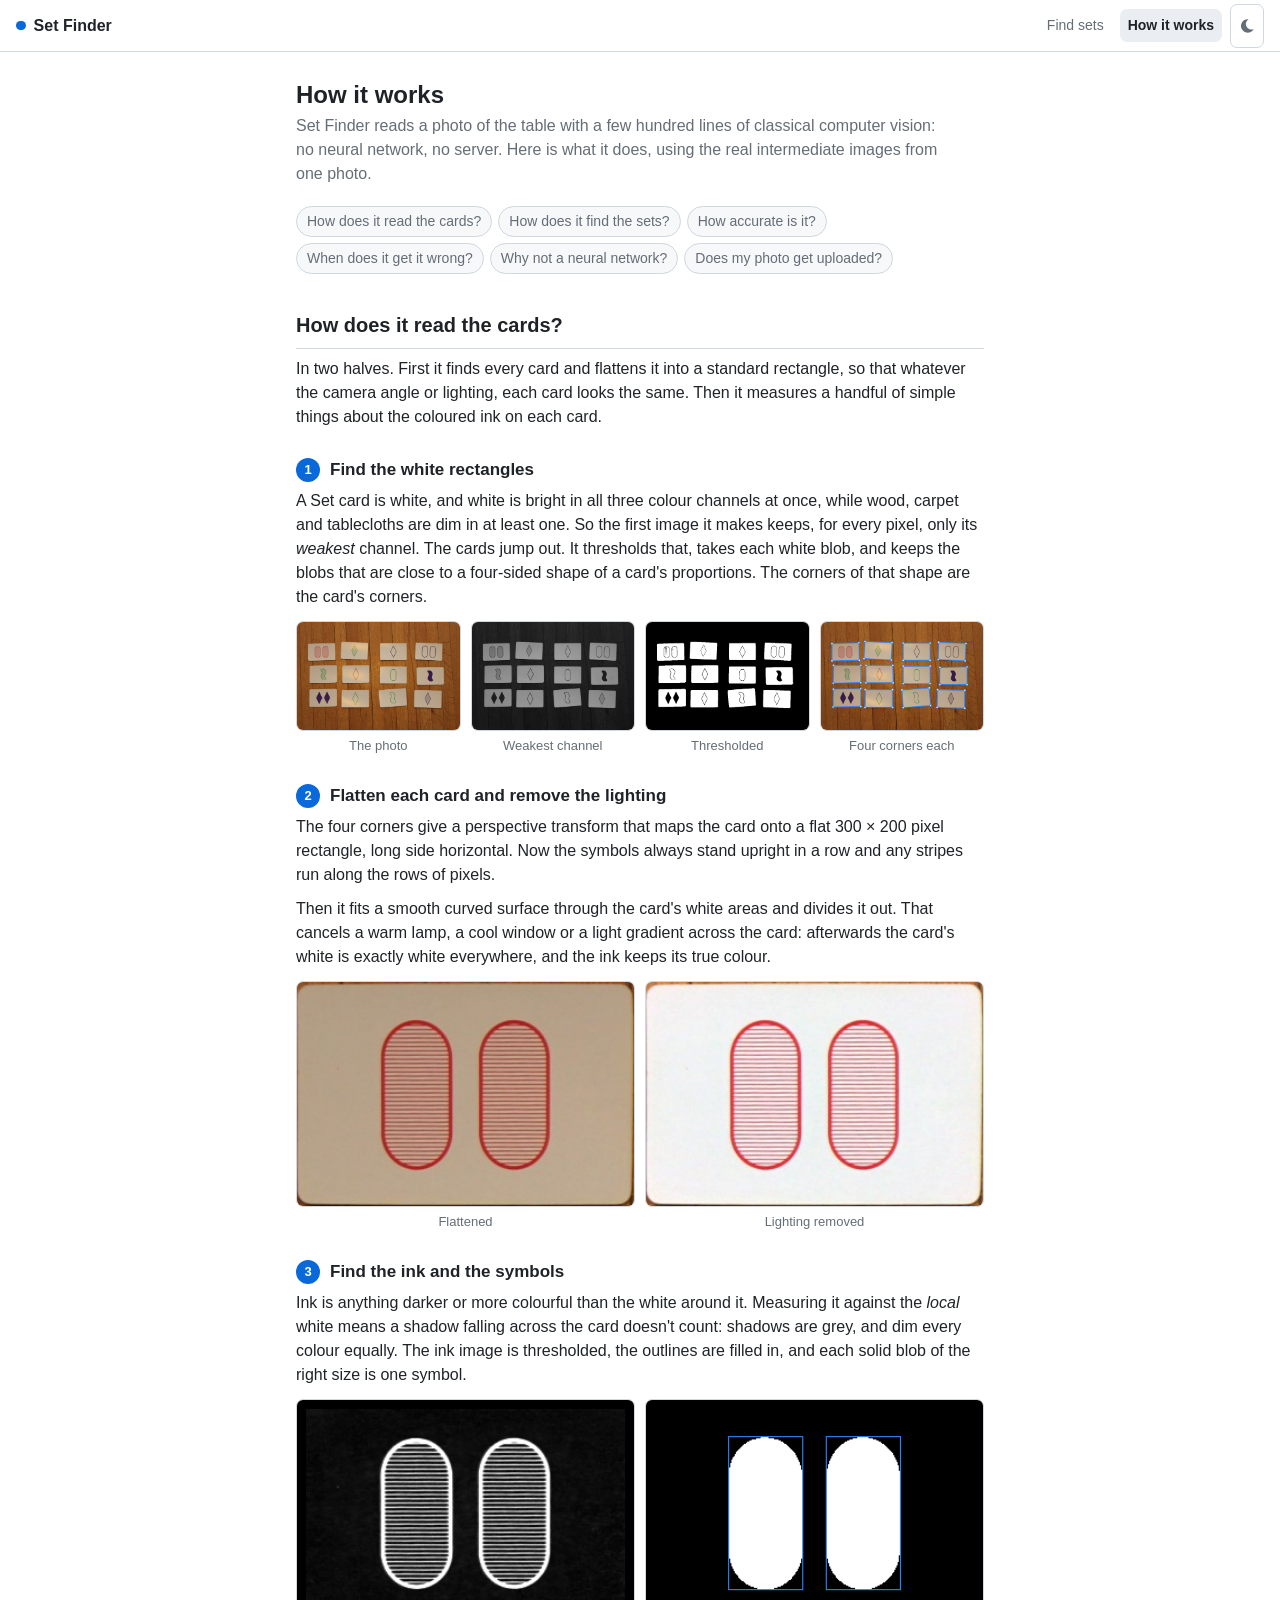
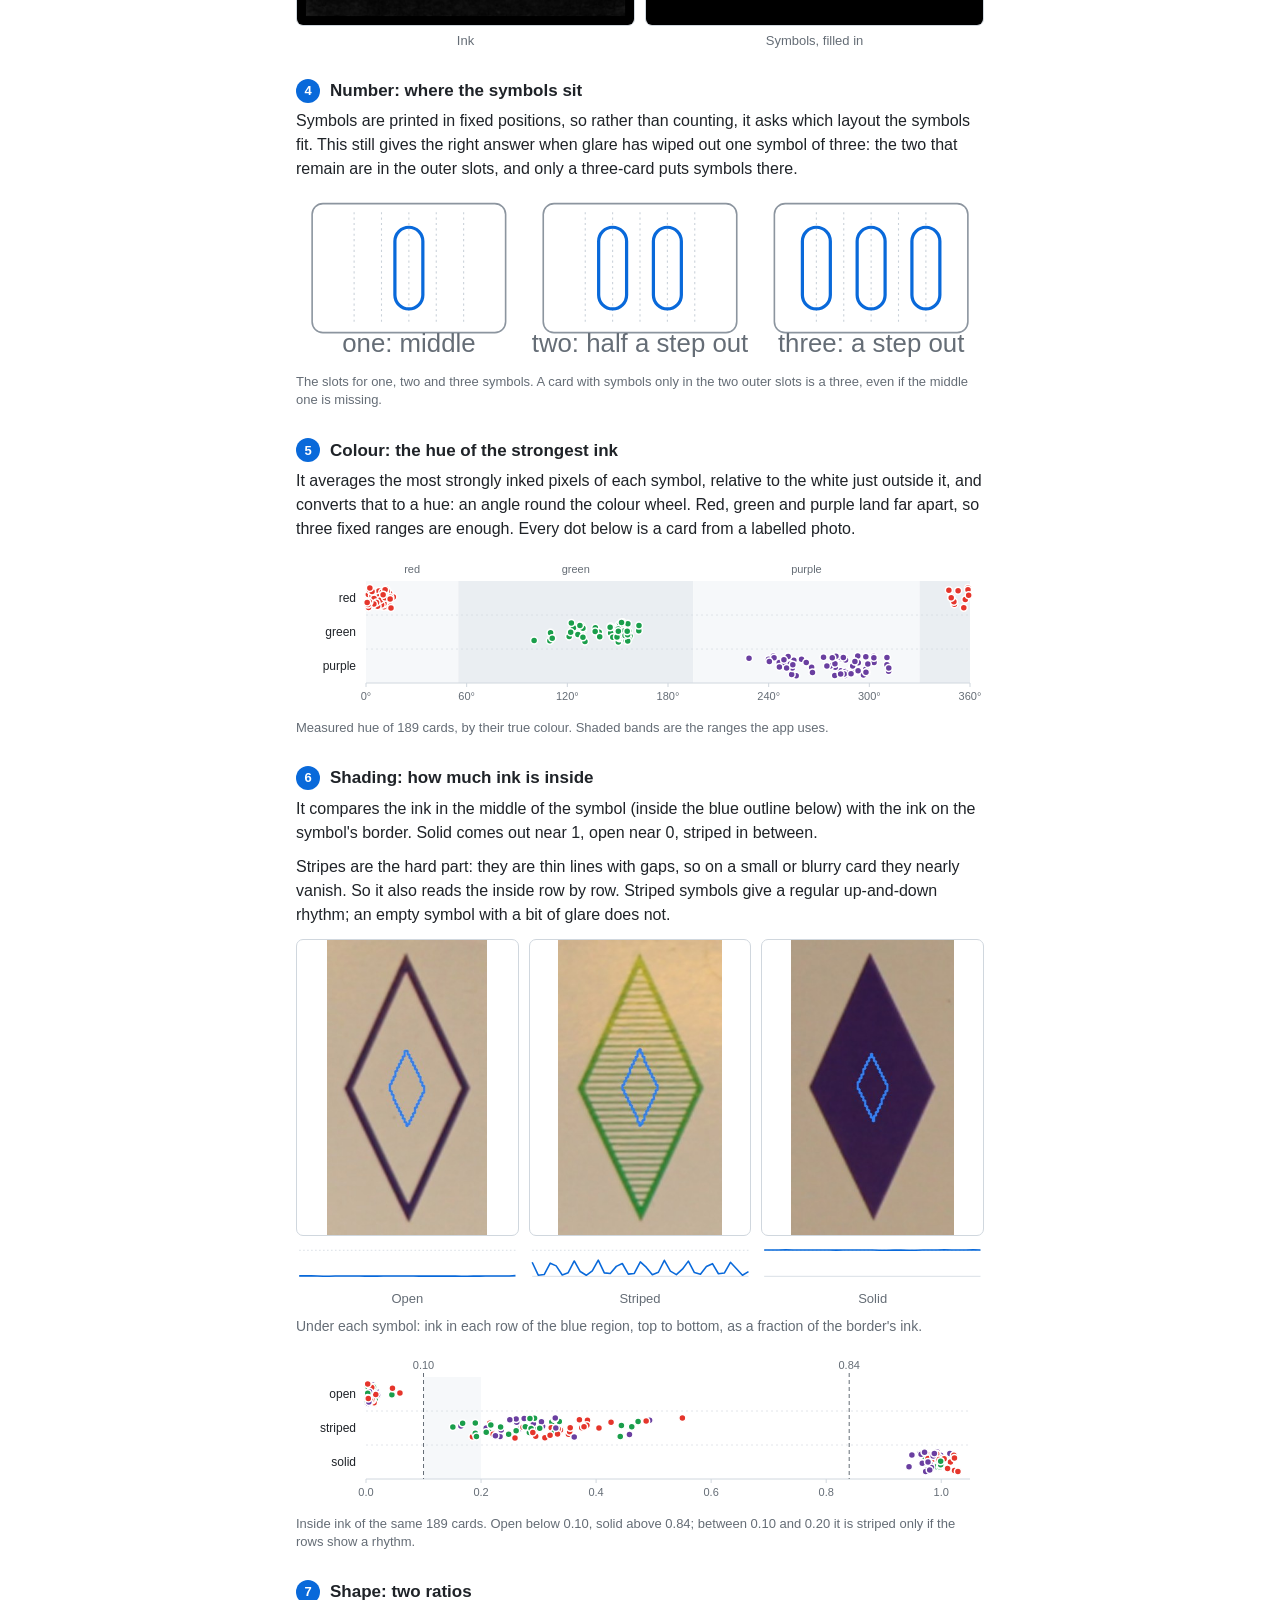
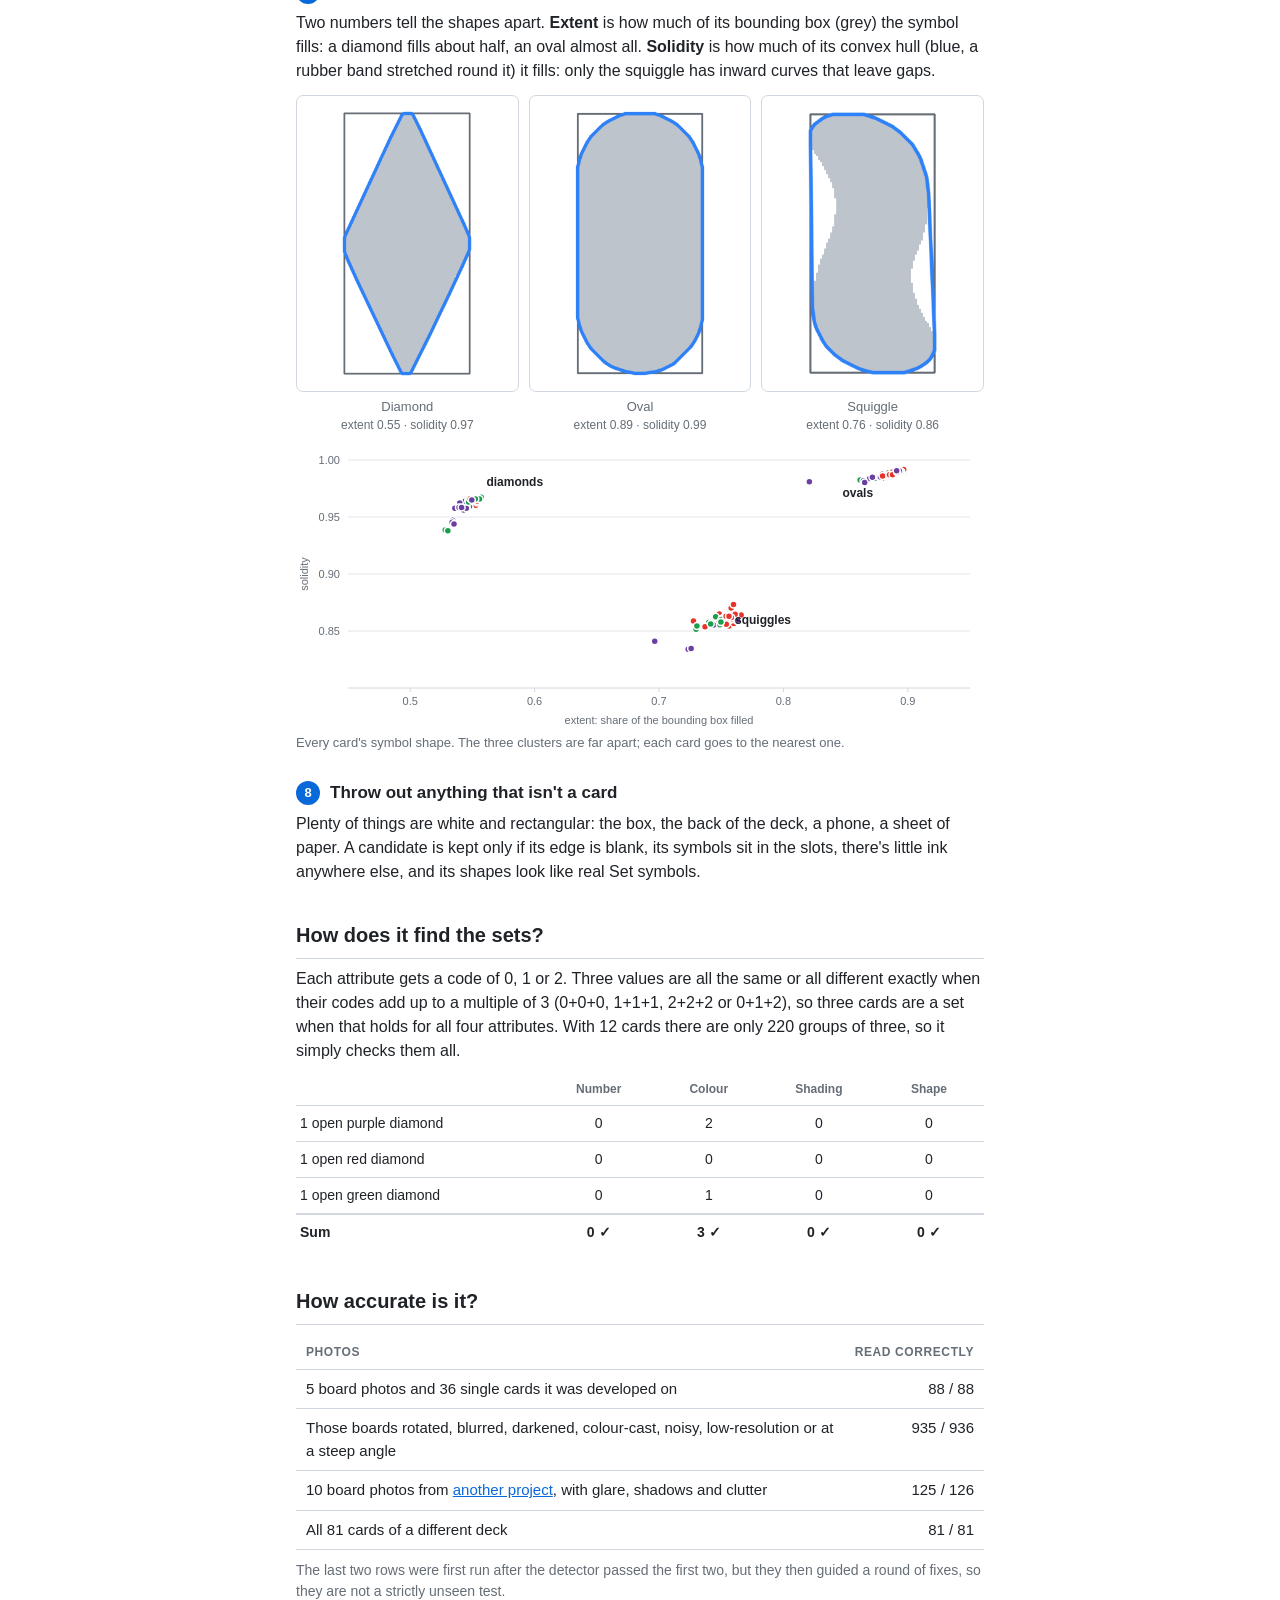
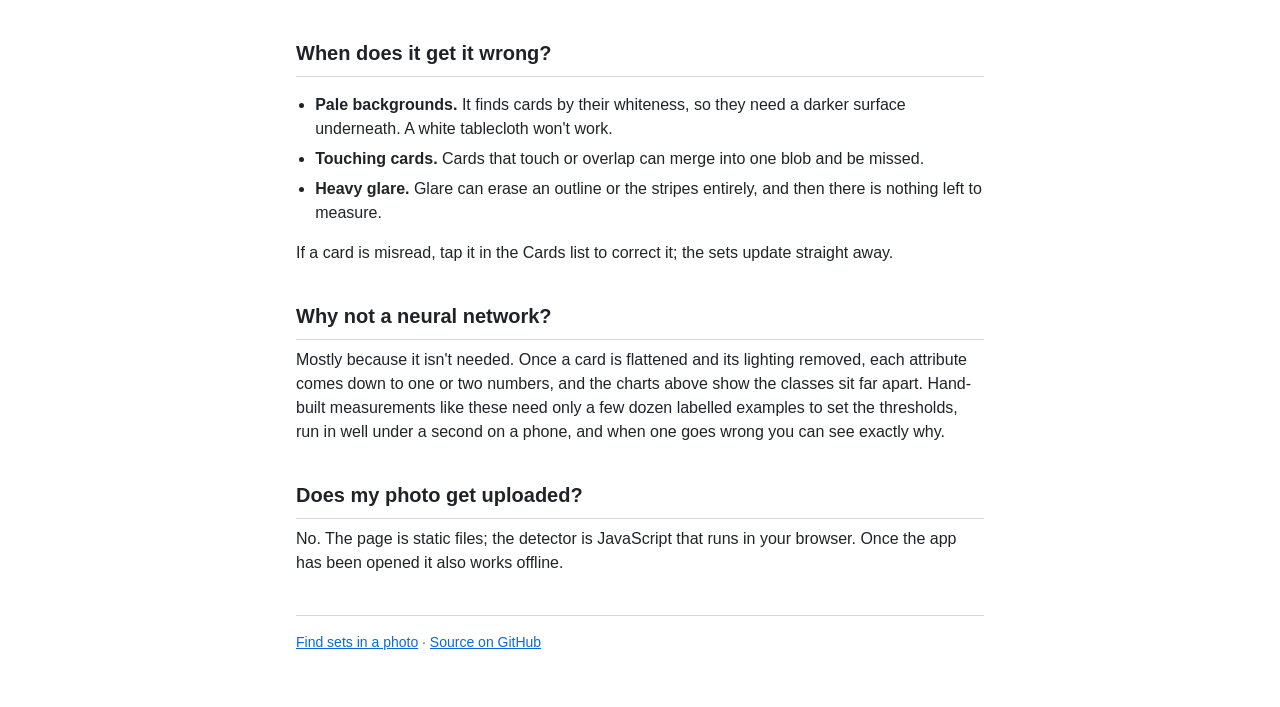
==== docs/how.html @ 35d0e4db "Add a How it works page: a visual FAQ on the computer vision docs/how.html walks through the pipelin" ====
<!doctype html>
<html lang="en">
<head>
  <meta charset="utf-8">
  <meta name="viewport" content="width=device-width, initial-scale=1, viewport-fit=cover">
  <title>How it works · Set Finder</title>
  <meta name="description" content="How Set Finder reads a photo of Set cards, step by step, with the real intermediate images.">
  <meta name="theme-color" content="#ffffff">
  <link rel="icon" type="image/png" sizes="32x32" href="icons/favicon-32.png">
  <link rel="apple-touch-icon" href="icons/apple-touch-icon.png">
  <link rel="manifest" href="manifest.webmanifest">
  <script>
    (function () {
      var t = null;
      try { t = localStorage.getItem("theme"); } catch (e) {}
      if (t !== "light" && t !== "dark") t = matchMedia("(prefers-color-scheme: dark)").matches ? "dark" : "light";
      document.documentElement.dataset.theme = t;
    })();
  </script>
  <link rel="stylesheet" href="style.css">
</head>
<body class="doc">
  <header class="topbar">
    <a class="brand" href="./"><span class="brand-dot"></span>Set Finder</a>
    <span class="spacer"></span>
    <a class="topbar-link" href="./">Find sets</a>
    <a class="topbar-link" href="how.html" aria-current="page">How it works</a>
    <button id="theme-toggle" class="icon-btn" type="button" aria-label="Switch to dark theme">
      <svg viewBox="0 0 16 16" aria-hidden="true"><path d="M9.6 1.2a6.8 6.8 0 1 0 5.2 9.9A5.6 5.6 0 0 1 9.6 1.2Z"/></svg>
    </button>
  </header>

  <main>
    <h1 class="page-title">How it works</h1>
    <p class="lead">Set Finder reads a photo of the table with a few hundred lines of classical computer vision: no neural network, no server. Here is what it does, using the real intermediate images from one photo.</p>

    <nav class="toc" aria-label="Questions on this page">
      <a href="#how">How does it read the cards?</a>
      <a href="#finding-sets">How does it find the sets?</a>
      <a href="#accuracy">How accurate is it?</a>
      <a href="#fails">When does it get it wrong?</a>
      <a href="#why">Why not a neural network?</a>
      <a href="#privacy">Does my photo get uploaded?</a>
    </nav>

    <!-- ============================================================== how -->
    <section id="how" class="q">
      <h2>How does it read the cards?</h2>
      <p>In two halves. First it finds every card and flattens it into a standard rectangle, so that whatever the camera angle or lighting, each card looks the same. Then it measures a handful of simple things about the coloured ink on each card.</p>

      <h3><span class="step">1</span>Find the white rectangles</h3>
      <p>A Set card is white, and white is bright in all three colour channels at once, while wood, carpet and tablecloths are dim in at least one. So the first image it makes keeps, for every pixel, only its <em>weakest</em> channel. The cards jump out. It thresholds that, takes each white blob, and keeps the blobs that are close to a four-sided shape of a card's proportions. The corners of that shape are the card's corners.</p>
      <div class="fig fig-4">
        <figure><img src="how/board.jpg" alt="The photo of twelve cards on a wooden floor" loading="lazy"><figcaption>The photo</figcaption></figure>
        <figure><img src="how/whiteness.jpg" alt="The same photo in grey, where cards are bright and the floor is dark" loading="lazy"><figcaption>Weakest channel</figcaption></figure>
        <figure><img src="how/threshold.png" alt="Black and white image: cards are white blobs" loading="lazy"><figcaption>Thresholded</figcaption></figure>
        <figure><img src="how/outlines.jpg" alt="The photo with each card outlined and its four corners marked" loading="lazy"><figcaption>Four corners each</figcaption></figure>
      </div>

      <h3><span class="step">2</span>Flatten each card and remove the lighting</h3>
      <p>The four corners give a perspective transform that maps the card onto a flat 300 × 200 pixel rectangle, long side horizontal. Now the symbols always stand upright in a row and any stripes run along the rows of pixels.</p>
      <p>Then it fits a smooth curved surface through the card's white areas and divides it out. That cancels a warm lamp, a cool window or a light gradient across the card: afterwards the card's white is exactly white everywhere, and the ink keeps its true colour.</p>
      <div class="fig fig-2">
        <figure><img src="how/card-warped.jpg" alt="One card, flattened: two striped red ovals on a yellowish card" loading="lazy"><figcaption>Flattened</figcaption></figure>
        <figure><img src="how/card-normalised.jpg" alt="The same card with the yellow tint removed" loading="lazy"><figcaption>Lighting removed</figcaption></figure>
      </div>

      <h3><span class="step">3</span>Find the ink and the symbols</h3>
      <p>Ink is anything darker or more colourful than the white around it. Measuring it against the <em>local</em> white means a shadow falling across the card doesn't count: shadows are grey, and dim every colour equally. The ink image is thresholded, the outlines are filled in, and each solid blob of the right size is one symbol.</p>
      <div class="fig fig-2">
        <figure><img src="how/card-ink.png" alt="The ink map: outlines and stripes bright, card black" loading="lazy"><figcaption>Ink</figcaption></figure>
        <figure><img src="how/card-symbols.png" alt="Two filled white capsule shapes, each in a thin box" loading="lazy"><figcaption>Symbols, filled in</figcaption></figure>
      </div>

      <h3><span class="step">4</span>Number: where the symbols sit</h3>
      <p>Symbols are printed in fixed positions, so rather than counting, it asks which layout the symbols fit. This still gives the right answer when glare has wiped out one symbol of three: the two that remain are in the outer slots, and only a three-card puts symbols there.</p>
      <figure class="fig-wide">
        <svg id="slots" class="diagram" viewBox="0 0 640 150" role="img" aria-label="Three cards showing symbol slots: one symbol sits in the middle, two sit half a step either side of the middle, three sit at the middle and one full step either side."></svg>
        <figcaption>The slots for one, two and three symbols. A card with symbols only in the two outer slots is a three, even if the middle one is missing.</figcaption>
      </figure>

      <h3><span class="step">5</span>Colour: the hue of the strongest ink</h3>
      <p>It averages the most strongly inked pixels of each symbol, relative to the white just outside it, and converts that to a hue: an angle round the colour wheel. Red, green and purple land far apart, so three fixed ranges are enough. Every dot below is a card from a labelled photo.</p>
      <figure class="fig-wide">
        <div class="chart" id="chart-hue"></div>
        <figcaption>Measured hue of <span class="n-cards">189</span> cards, by their true colour. Shaded bands are the ranges the app uses.</figcaption>
      </figure>

      <h3><span class="step">6</span>Shading: how much ink is inside</h3>
      <p>It compares the ink in the middle of the symbol (inside the blue outline below) with the ink on the symbol's border. Solid comes out near 1, open near 0, striped in between.</p>
      <p>Stripes are the hard part: they are thin lines with gaps, so on a small or blurry card they nearly vanish. So it also reads the inside row by row. Striped symbols give a regular up-and-down rhythm; an empty symbol with a bit of glare does not.</p>
      <div class="fig fig-3 shading">
        <figure><img src="how/shading-open.jpg" alt="An open purple diamond with a small blue outline in its middle" loading="lazy"><div class="chart spark" data-key="open"></div><figcaption>Open</figcaption></figure>
        <figure><img src="how/shading-striped.jpg" alt="A striped green diamond with a small blue outline in its middle" loading="lazy"><div class="chart spark" data-key="striped"></div><figcaption>Striped</figcaption></figure>
        <figure><img src="how/shading-solid.jpg" alt="A solid purple diamond with a small blue outline in its middle" loading="lazy"><div class="chart spark" data-key="solid"></div><figcaption>Solid</figcaption></figure>
      </div>
      <p class="note">Under each symbol: ink in each row of the blue region, top to bottom, as a fraction of the border's ink.</p>
      <figure class="fig-wide">
        <div class="chart" id="chart-fill"></div>
        <figcaption>Inside ink of the same <span class="n-cards">189</span> cards. Open below 0.10, solid above 0.84; between 0.10 and 0.20 it is striped only if the rows show a rhythm.</figcaption>
      </figure>

      <h3><span class="step">7</span>Shape: two ratios</h3>
      <p>Two numbers tell the shapes apart. <strong>Extent</strong> is how much of its bounding box (grey) the symbol fills: a diamond fills about half, an oval almost all. <strong>Solidity</strong> is how much of its convex hull (blue, a rubber band stretched round it) it fills: only the squiggle has inward curves that leave gaps.</p>
      <div class="fig fig-3 shapes">
        <figure><img src="how/shape-diamond.png" alt="A filled diamond inside its bounding box" loading="lazy"><figcaption>Diamond<br><span class="num" data-shape="diamond"></span></figcaption></figure>
        <figure><img src="how/shape-oval.png" alt="A filled oval nearly filling its bounding box" loading="lazy"><figcaption>Oval<br><span class="num" data-shape="oval"></span></figcaption></figure>
        <figure><img src="how/shape-squiggle.png" alt="A filled squiggle with gaps between it and the blue hull" loading="lazy"><figcaption>Squiggle<br><span class="num" data-shape="squiggle"></span></figcaption></figure>
      </div>
      <figure class="fig-wide">
        <div class="chart" id="chart-shape"></div>
        <figcaption>Every card's symbol shape. The three clusters are far apart; each card goes to the nearest one.</figcaption>
      </figure>

      <h3><span class="step">8</span>Throw out anything that isn't a card</h3>
      <p>Plenty of things are white and rectangular: the box, the back of the deck, a phone, a sheet of paper. A candidate is kept only if its edge is blank, its symbols sit in the slots, there's little ink anywhere else, and its shapes look like real Set symbols.</p>
    </section>

    <!-- ============================================================= sets -->
    <section id="finding-sets" class="q">
      <h2>How does it find the sets?</h2>
      <p>Each attribute gets a code of 0, 1 or 2. Three values are all the same or all different exactly when their codes add up to a multiple of 3 (0+0+0, 1+1+1, 2+2+2 or 0+1+2), so three cards are a set when that holds for all four attributes. With 12 cards there are only 220 groups of three, so it simply checks them all.</p>
      <div class="table-wrap">
        <table class="codes">
          <thead><tr><th></th><th>Number</th><th>Colour</th><th>Shading</th><th>Shape</th></tr></thead>
          <tbody>
            <tr><th>1 open purple diamond</th><td>0</td><td>2</td><td>0</td><td>0</td></tr>
            <tr><th>1 open red diamond</th><td>0</td><td>0</td><td>0</td><td>0</td></tr>
            <tr><th>1 open green diamond</th><td>0</td><td>1</td><td>0</td><td>0</td></tr>
            <tr class="sum"><th>Sum</th><td>0 ✓</td><td>3 ✓</td><td>0 ✓</td><td>0 ✓</td></tr>
          </tbody>
        </table>
      </div>
    </section>

    <!-- ========================================================= accuracy -->
    <section id="accuracy" class="q">
      <h2>How accurate is it?</h2>
      <div class="table-wrap">
        <table>
          <thead><tr><th>Photos</th><th class="r">Read correctly</th></tr></thead>
          <tbody>
            <tr><td>5 board photos and 36 single cards it was developed on</td><td class="r">88 / 88</td></tr>
            <tr><td>Those boards rotated, blurred, darkened, colour-cast, noisy, low-resolution or at a steep angle</td><td class="r">935 / 936</td></tr>
            <tr><td>10 board photos from <a href="https://github.com/nicolashahn/set-solver">another project</a>, with glare, shadows and clutter</td><td class="r">125 / 126</td></tr>
            <tr><td>All 81 cards of a different deck</td><td class="r">81 / 81</td></tr>
          </tbody>
        </table>
      </div>
      <p class="note">The last two rows were first run after the detector passed the first two, but they then guided a round of fixes, so they are not a strictly unseen test.</p>
    </section>

    <!-- ============================================================ fails -->
    <section id="fails" class="q">
      <h2>When does it get it wrong?</h2>
      <ul>
        <li><strong>Pale backgrounds.</strong> It finds cards by their whiteness, so they need a darker surface underneath. A white tablecloth won't work.</li>
        <li><strong>Touching cards.</strong> Cards that touch or overlap can merge into one blob and be missed.</li>
        <li><strong>Heavy glare.</strong> Glare can erase an outline or the stripes entirely, and then there is nothing left to measure.</li>
      </ul>
      <p>If a card is misread, tap it in the Cards list to correct it; the sets update straight away.</p>
    </section>

    <!-- ============================================================== why -->
    <section id="why" class="q">
      <h2>Why not a neural network?</h2>
      <p>Mostly because it isn't needed. Once a card is flattened and its lighting removed, each attribute comes down to one or two numbers, and the charts above show the classes sit far apart. Hand-built measurements like these need only a few dozen labelled examples to set the thresholds, run in well under a second on a phone, and when one goes wrong you can see exactly why.</p>
    </section>

    <!-- ========================================================== privacy -->
    <section id="privacy" class="q">
      <h2>Does my photo get uploaded?</h2>
      <p>No. The page is static files; the detector is JavaScript that runs in your browser. Once the app has been opened it also works offline.</p>
    </section>

    <p class="footer-links"><a href="./">Find sets in a photo</a> · <a href="https://github.com/jhofman/setgamematch">Source on GitHub</a></p>
  </main>

  <div id="tooltip" class="tooltip" role="status" hidden></div>
  <script src="how.js"></script>
</body>
</html>
---- docs/style.css ----
/*
 * Set Finder. Colours and controls follow the tri-times project (GitHub-style
 * greys, one blue accent). Light and dark themes are picked by
 * <html data-theme="…">, which a script in <head> sets before first paint.
 */
:root {
  color-scheme: light;
  --bg: #ffffff;
  --bg-2: #f6f8fa;
  --bg-3: #eaeef2;
  --border: #d0d7de;
  --border-hover: #8c959f;
  --text: #1f2328;
  --text-2: #656d76;
  --text-3: #8c959f;
  --accent: #0969da;
  --accent-text: #ffffff;
  --accent-ring: rgba(9, 105, 218, 0.3);
  --danger: #cf222e;
  --radius: 10px;
  --radius-sm: 7px;
  --font: -apple-system, BlinkMacSystemFont, "Segoe UI", Aptos, "Noto Sans", Helvetica, Arial, sans-serif;
  --mono: ui-monospace, SFMono-Regular, Menlo, Consolas, monospace;
}
:root[data-theme="dark"] {
  color-scheme: dark;
  --bg: #0d1117;
  --bg-2: #161b22;
  --bg-3: #21262d;
  --border: #30363d;
  --border-hover: #484f58;
  --text: #e6edf3;
  --text-2: #8b949e;
  --text-3: #6e7681;
  --accent: #58a6ff;
  --accent-text: #0d1117;
  --accent-ring: rgba(88, 166, 255, 0.35);
  --danger: #ff7b72;
}

* { box-sizing: border-box; }
[hidden] { display: none !important; }
html { -webkit-text-size-adjust: 100%; }
body {
  margin: 0;
  background: var(--bg);
  color: var(--text);
  font: 16px/1.5 var(--font);
  -webkit-tap-highlight-color: transparent;
}
h1, h2, h3 { font-weight: 650; }
a { color: var(--accent); }

/* ---------------------------------------------------------------- top bar */
.topbar {
  position: sticky;
  top: 0;
  z-index: 5;
  display: flex;
  align-items: center;
  gap: 8px;
  min-height: calc(52px + env(safe-area-inset-top));
  padding: env(safe-area-inset-top) max(16px, env(safe-area-inset-right)) 0 max(16px, env(safe-area-inset-left));
  background: var(--bg);
  border-bottom: 1px solid var(--border);
}
.brand {
  display: inline-flex;
  align-items: center;
  gap: 8px;
  color: var(--text);
  font-weight: 650;
  text-decoration: none;
  white-space: nowrap;
}
.brand-dot { width: 0.6rem; height: 0.6rem; border-radius: 50%; background: var(--accent); }
.spacer { flex: 1; }
.topbar-link {
  color: var(--text-2);
  font-size: 0.875rem;
  text-decoration: none;
  padding: 6px 8px;
  border-radius: var(--radius-sm);
  white-space: nowrap;
}
.topbar-link:hover { color: var(--text); }
.topbar-link[aria-current="page"] { color: var(--text); background: var(--bg-3); font-weight: 600; }
.icon-btn {
  display: inline-flex;
  align-items: center;
  justify-content: center;
  flex: 0 0 34px;
  width: 34px;
  height: 34px;
  padding: 0;
  border: 1px solid var(--border);
  border-radius: var(--radius-sm);
  background: var(--bg);
  color: var(--text-2);
  cursor: pointer;
}
.icon-btn:hover { color: var(--text); border-color: var(--border-hover); }
.icon-btn svg { width: 16px; height: 16px; fill: currentColor; }

/* ------------------------------------------------------------------ layout */
main {
  max-width: 760px;
  margin: 0 auto;
  padding: 20px max(16px, env(safe-area-inset-right)) calc(40px + env(safe-area-inset-bottom)) max(16px, env(safe-area-inset-left));
}
.page-title { font-size: 1.5rem; margin: 8px 0 4px; line-height: 1.25; }
.lead { color: var(--text-2); margin: 0 0 20px; text-wrap: pretty; }
.actions { display: flex; flex-wrap: wrap; gap: 10px; }

/* ----------------------------------------------------------------- buttons */
button, .button {
  font: inherit;
  font-weight: 600;
  display: inline-flex;
  align-items: center;
  justify-content: center;
  gap: 8px;
  min-height: 44px;
  padding: 0 18px;
  border-radius: var(--radius-sm);
  border: 1px solid var(--border);
  background: var(--bg-2);
  color: var(--text);
  cursor: pointer;
  user-select: none;
}
button:hover, .button:hover { border-color: var(--border-hover); }
.actions .button { flex: 1 1 160px; white-space: nowrap; }
.primary, .primary:hover { background: var(--accent); border-color: var(--accent); color: var(--accent-text); }
.primary:hover { filter: brightness(1.07); }
.danger { color: var(--danger); }
.small { min-height: 34px; padding: 0 12px; font-size: 0.875rem; }
.link { border: 0; background: none; color: var(--accent); padding: 0; margin-top: 12px; min-height: 44px; font-weight: 500; }
.link:hover { text-decoration: underline; }
button:focus-visible, .button:focus-within, .icon-btn:focus-visible, a:focus-visible {
  outline: none;
  box-shadow: 0 0 0 3px var(--accent-ring);
}

/* ----------------------------------------------------------- panels, boxes */
.panel {
  margin-top: 24px;
  padding: 14px 16px;
  background: var(--bg-2);
  border: 1px solid var(--border);
  border-radius: var(--radius);
}
.label {
  display: block;
  margin: 0 0 6px;
  font-size: 0.75rem;
  font-weight: 600;
  letter-spacing: 0.05em;
  text-transform: uppercase;
  color: var(--text-2);
}
.tips { color: var(--text-2); padding-left: 1.1em; margin: 0; font-size: 0.9375rem; }
.tips li { margin: 4px 0; }

.box {
  margin-top: 16px;
  border: 1px solid var(--border);
  border-radius: var(--radius);
  background: var(--bg-2);
}
.box-head {
  display: flex;
  align-items: baseline;
  flex-wrap: wrap;
  gap: 2px 10px;
  padding: 10px 14px 0;
}
.box-head h2 {
  margin: 0;
  display: inline-flex;
  align-items: baseline;
  gap: 6px;
  font-size: 0.75rem;
  font-weight: 600;
  letter-spacing: 0.05em;
  text-transform: uppercase;
  color: var(--text-2);
}
.box-head small { color: var(--text-2); font-size: 0.8125rem; }
.counter { color: var(--text-3); font-weight: 500; }

/* ------------------------------------------------------------------- photo */
#stage { position: relative; border-radius: var(--radius); overflow: hidden; background: #000; border: 1px solid var(--border); }
#photo { display: block; width: 100%; height: auto; max-height: 70vh; object-fit: contain; touch-action: manipulation; }
#busy {
  position: absolute; inset: 0;
  display: flex; align-items: center; justify-content: center; gap: 10px;
  background: rgba(0, 0, 0, 0.45); color: #fff; font-weight: 600;
}
.spinner {
  width: 20px; height: 20px; border-radius: 50%;
  border: 3px solid rgba(255, 255, 255, 0.35); border-top-color: #fff;
  animation: spin 0.8s linear infinite;
}
@keyframes spin { to { transform: rotate(360deg); } }
@media (prefers-reduced-motion: reduce) { .spinner { animation-duration: 2.4s; } }

/* ----------------------------------------------------------------- results */
#summary { font-weight: 650; font-size: 1.25rem; margin: 16px 0 0; }
#summary small { display: block; font-weight: 400; color: var(--text-2); font-size: 0.875rem; margin-top: 2px; }

#sets { display: grid; gap: 8px; padding: 10px; }
.set {
  display: grid;
  grid-template-columns: repeat(3, minmax(0, 1fr));
  gap: 10px;
  width: 100%;
  min-height: 0;
  padding: 8px;
  border: 1px solid var(--border);
  border-radius: var(--radius-sm);
  background: var(--bg);
}
.set[aria-pressed="true"] { border-color: var(--accent); box-shadow: 0 0 0 1px var(--accent); }

#cards { display: grid; grid-template-columns: repeat(auto-fill, minmax(92px, 1fr)); gap: 8px; padding: 10px; }
.card-button { padding: 0; min-height: 0; border: 0; background: none; border-radius: 8px; }

svg.card { display: block; width: 100%; height: auto; }
svg.card .face { fill: #fff; stroke: var(--border); stroke-width: 1.5; }

/* ------------------------------------------------------------------ editor */
dialog {
  border: 1px solid var(--border); border-radius: var(--radius); padding: 18px;
  width: min(92vw, 380px);
  background: var(--bg); color: var(--text);
}
dialog::backdrop { background: rgba(0, 0, 0, 0.5); }
#editor-preview { width: 150px; margin: 0 auto 14px; }
.field { display: grid; grid-template-columns: repeat(3, 1fr); gap: 6px; margin: 0 0 10px; border: 0; padding: 0; }
.field legend { font-size: 0.75rem; font-weight: 600; letter-spacing: 0.05em; text-transform: uppercase; color: var(--text-2); padding: 0; margin-bottom: 4px; }
.field label {
  display: flex; align-items: center; justify-content: center;
  min-height: 40px; border-radius: var(--radius-sm); border: 1px solid var(--border);
  background: var(--bg-2);
  font-weight: 500; font-size: 0.9375rem; cursor: pointer;
}
.field input { position: absolute; opacity: 0; pointer-events: none; }
.field label:has(input:checked) { background: var(--accent); border-color: var(--accent); color: var(--accent-text); font-weight: 600; }
.field label:has(input:focus-visible) { box-shadow: 0 0 0 3px var(--accent-ring); }
.dialog-actions { display: flex; justify-content: space-between; gap: 10px; margin-top: 16px; }

@media (max-width: 380px) {
  .topbar { gap: 6px; }
  .brand { font-size: 0.9375rem; }
}

/* ===================================================== "How it works" page */
.doc main { max-width: 720px; }
.toc { display: flex; flex-wrap: wrap; gap: 6px; margin: 4px 0 8px; }
.toc a {
  font-size: 0.875rem; text-decoration: none; color: var(--text-2);
  padding: 4px 10px; border: 1px solid var(--border); border-radius: 999px; background: var(--bg-2);
}
.toc a:hover { color: var(--text); border-color: var(--border-hover); }
.q { margin-top: 36px; scroll-margin-top: 64px; }
.q h2 { font-size: 1.25rem; margin: 0 0 8px; padding-bottom: 8px; border-bottom: 1px solid var(--border); }
.q h3 { display: flex; align-items: center; gap: 10px; font-size: 1.0625rem; margin: 28px 0 6px; }
.q p, .q li { color: var(--text); }
.q p { margin: 0 0 10px; }
.q ul { padding-left: 1.2em; }
.q li { margin: 6px 0; }
.step {
  display: inline-flex; align-items: center; justify-content: center; flex: 0 0 24px;
  width: 24px; height: 24px; border-radius: 50%;
  background: var(--accent); color: var(--accent-text); font-size: 0.8125rem; font-weight: 700;
}
.note { font-size: 0.875rem; color: var(--text-2) !important; }

.fig { display: grid; gap: 10px; margin: 12px 0 8px; }
.fig-2 { grid-template-columns: repeat(2, minmax(0, 1fr)); }
.fig-3 { grid-template-columns: repeat(3, minmax(0, 1fr)); }
.fig-4 { grid-template-columns: repeat(2, minmax(0, 1fr)); }
@media (min-width: 640px) { .fig-4 { grid-template-columns: repeat(4, minmax(0, 1fr)); } }
.fig figure, .fig-wide { margin: 0; }
.fig img {
  display: block; width: 100%; height: auto;
  border-radius: var(--radius-sm); border: 1px solid var(--border); background: #000;
}
.fig.shading img { aspect-ratio: 3 / 4; object-fit: contain; background: #fff; }
.fig.shapes img { aspect-ratio: 3 / 4; object-fit: contain; background: #fff; padding: 6px; }
figcaption { font-size: 0.8125rem; color: var(--text-2); margin-top: 6px; line-height: 1.4; }
.fig figcaption { text-align: center; }
.fig-wide { margin: 14px 0 10px; }
.num { font-variant-numeric: tabular-nums; font-size: 0.75rem; }
.chart { width: 100%; overflow: hidden; }
.chart svg { display: block; font-family: var(--font); }
.spark { margin-top: 4px; }
.diagram { display: block; width: 100%; height: auto; }
.dot { cursor: default; outline: none; }
.dot:focus-visible circle:last-child { stroke: var(--accent); stroke-width: 3; }
.tooltip {
  position: fixed; z-index: 20; pointer-events: none; max-width: 240px;
  padding: 6px 9px; font-size: 0.8125rem; line-height: 1.35;
  background: var(--bg); color: var(--text);
  border: 1px solid var(--border); border-radius: var(--radius-sm);
  box-shadow: 0 4px 14px rgba(0, 0, 0, 0.15);
}
.tooltip .muted { color: var(--text-2); }

.table-wrap { overflow-x: auto; margin: 10px 0; }
table { width: 100%; border-collapse: collapse; font-size: 0.9375rem; }
th, td { text-align: left; padding: 8px 10px; border-bottom: 1px solid var(--border); vertical-align: top; }
thead th { font-size: 0.75rem; font-weight: 600; letter-spacing: 0.05em; text-transform: uppercase; color: var(--text-2); }
td.r, th.r { text-align: right; white-space: nowrap; font-variant-numeric: tabular-nums; }
table.codes { font-size: 0.875rem; table-layout: fixed; }
table.codes th, table.codes td { padding: 7px 4px; }
table.codes thead th { font-size: 0.75rem; letter-spacing: 0; text-transform: none; text-align: center; }
table.codes thead th:first-child { width: 36%; }
table.codes td { text-align: center; font-variant-numeric: tabular-nums; }
table.codes tbody th { font-weight: 500; }
table.codes tr.sum th, table.codes tr.sum td { font-weight: 650; border-bottom: 0; border-top: 2px solid var(--border); }
.footer-links { margin-top: 40px; padding-top: 16px; border-top: 1px solid var(--border); color: var(--text-2); font-size: 0.875rem; }
.more { margin: 20px 0 0; font-size: 0.9375rem; }
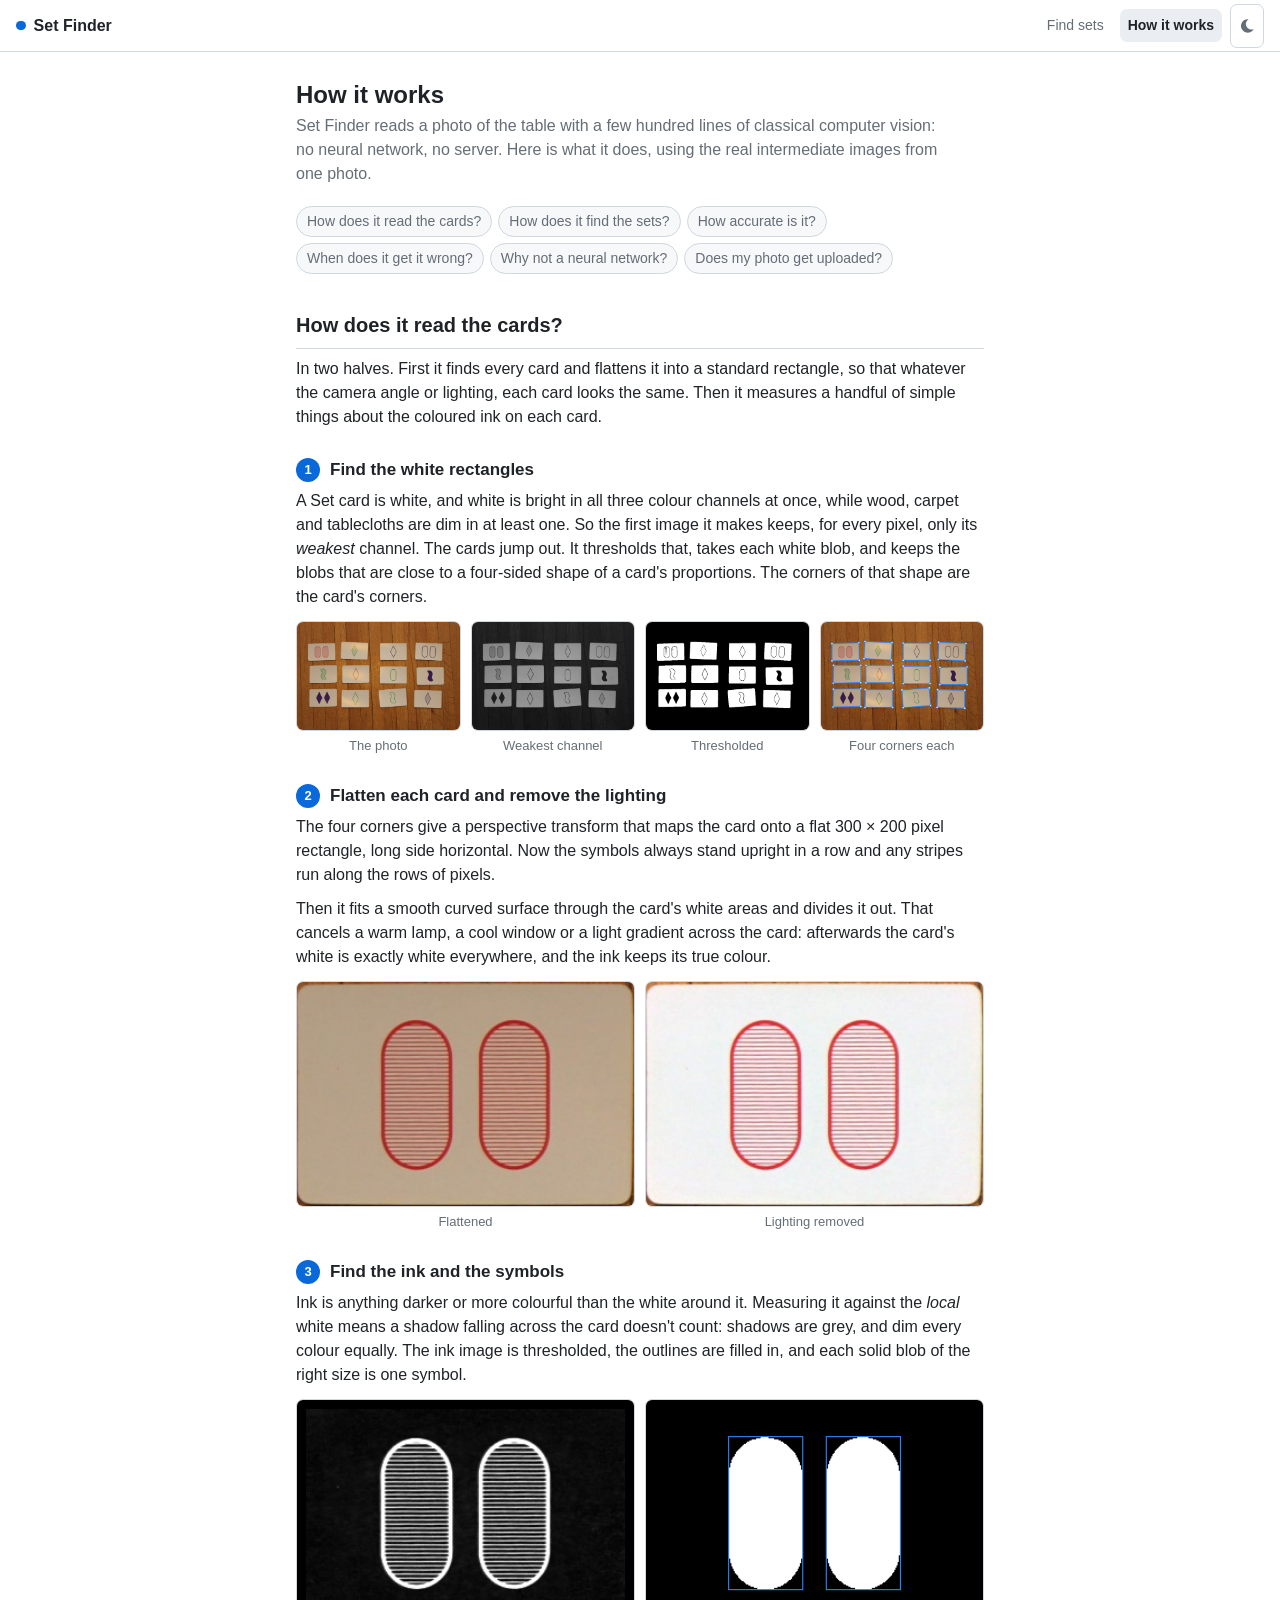
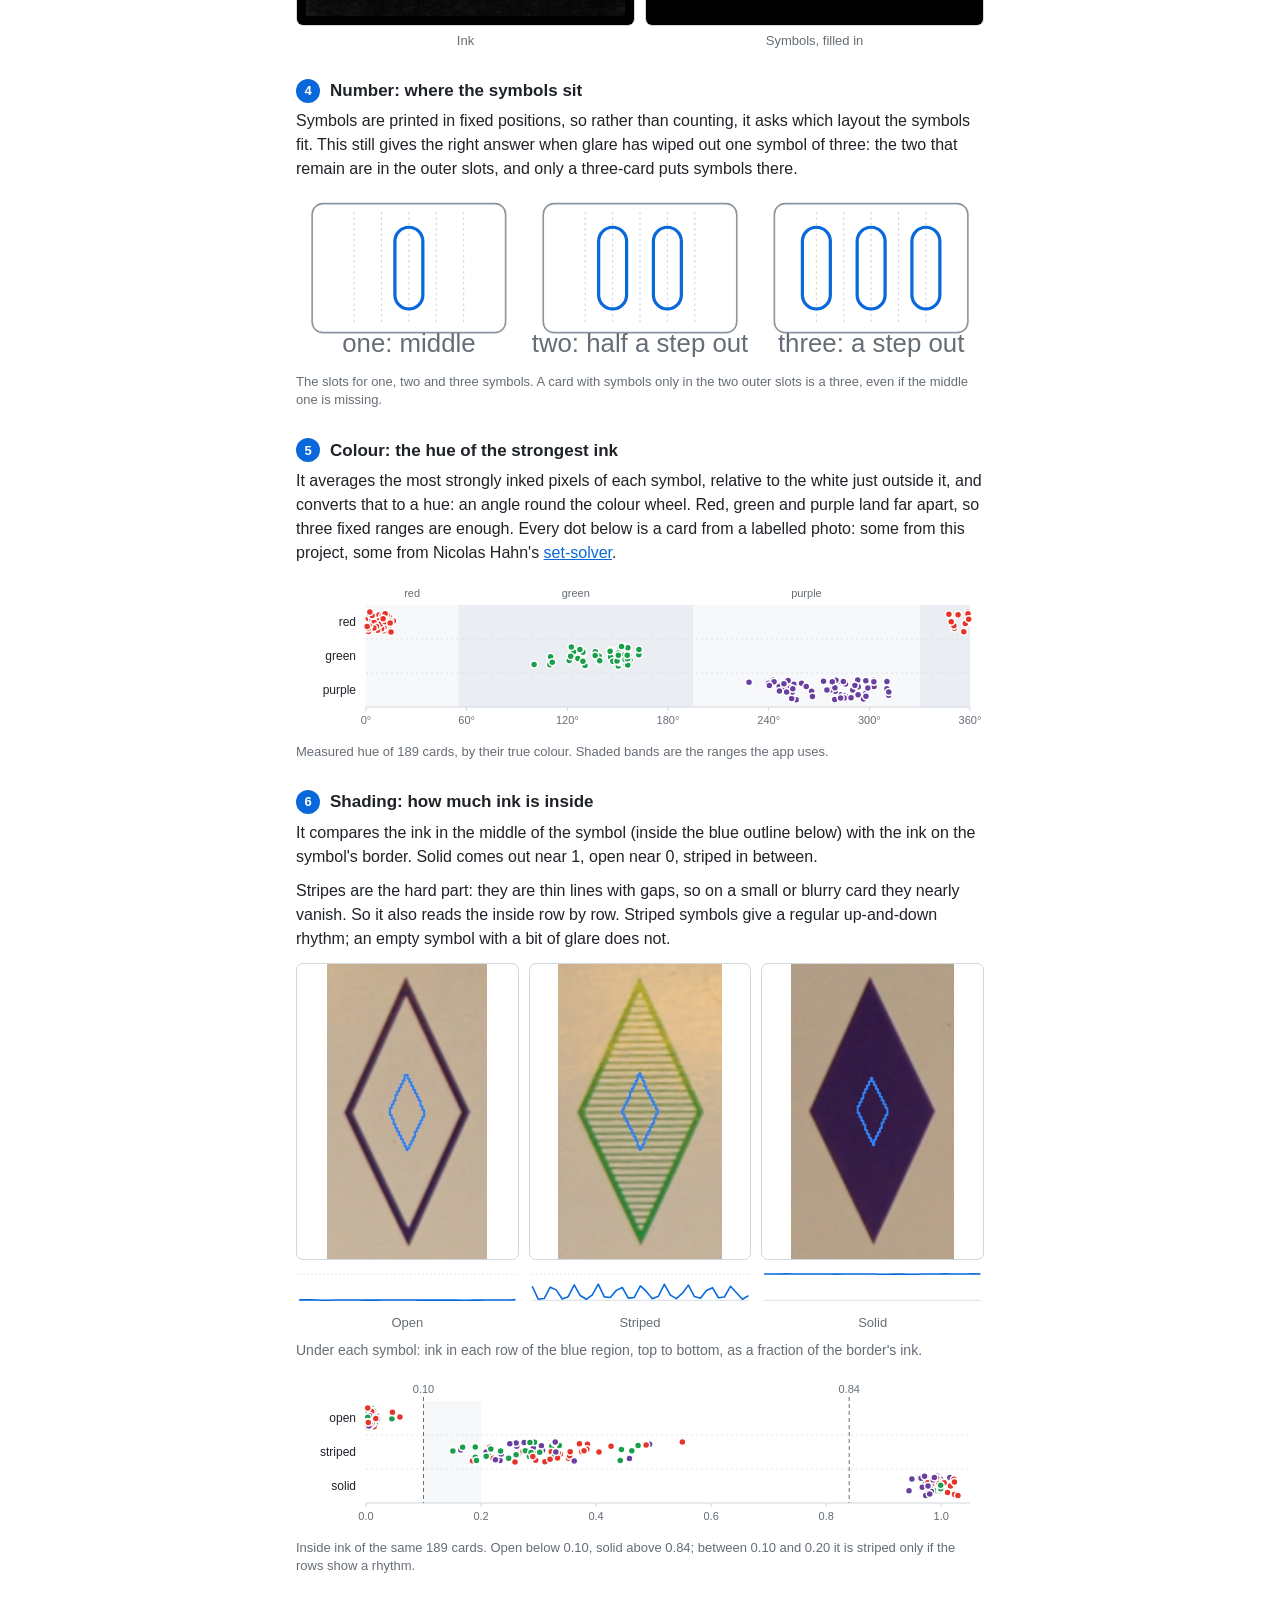
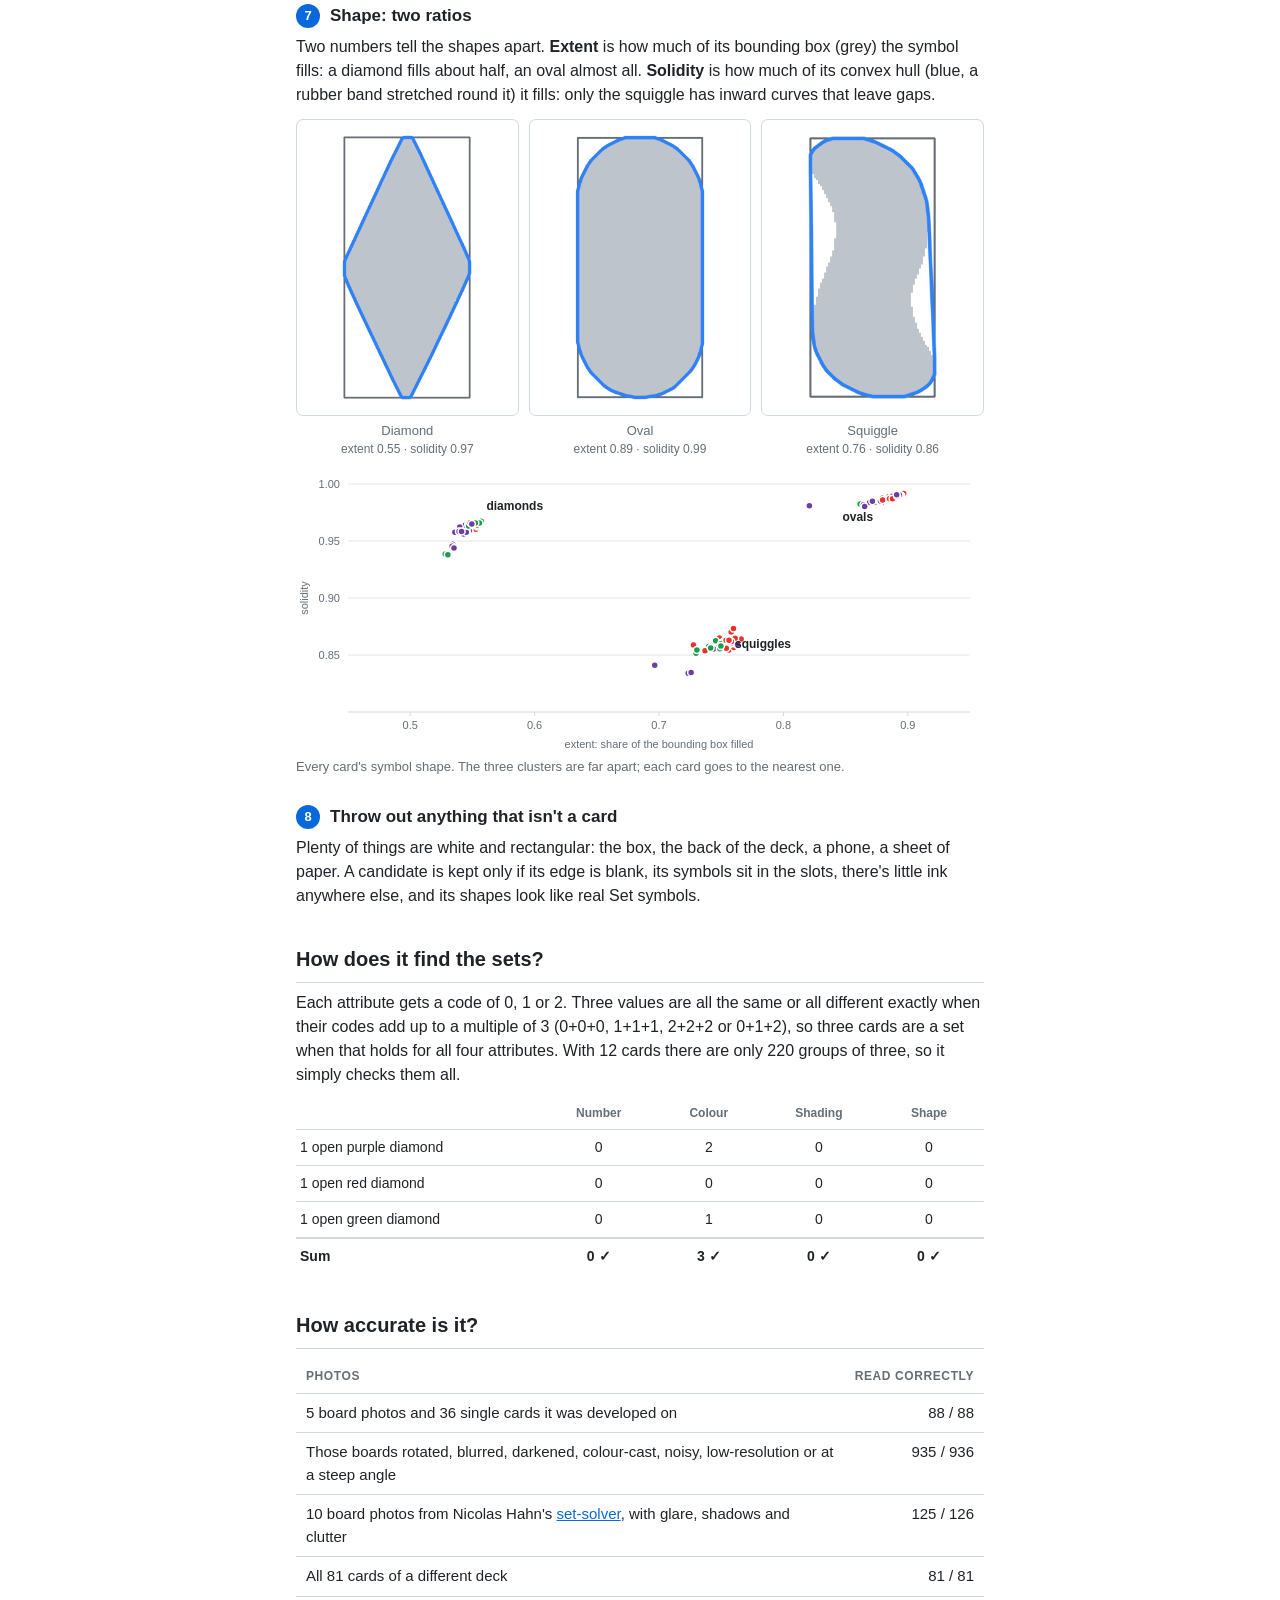
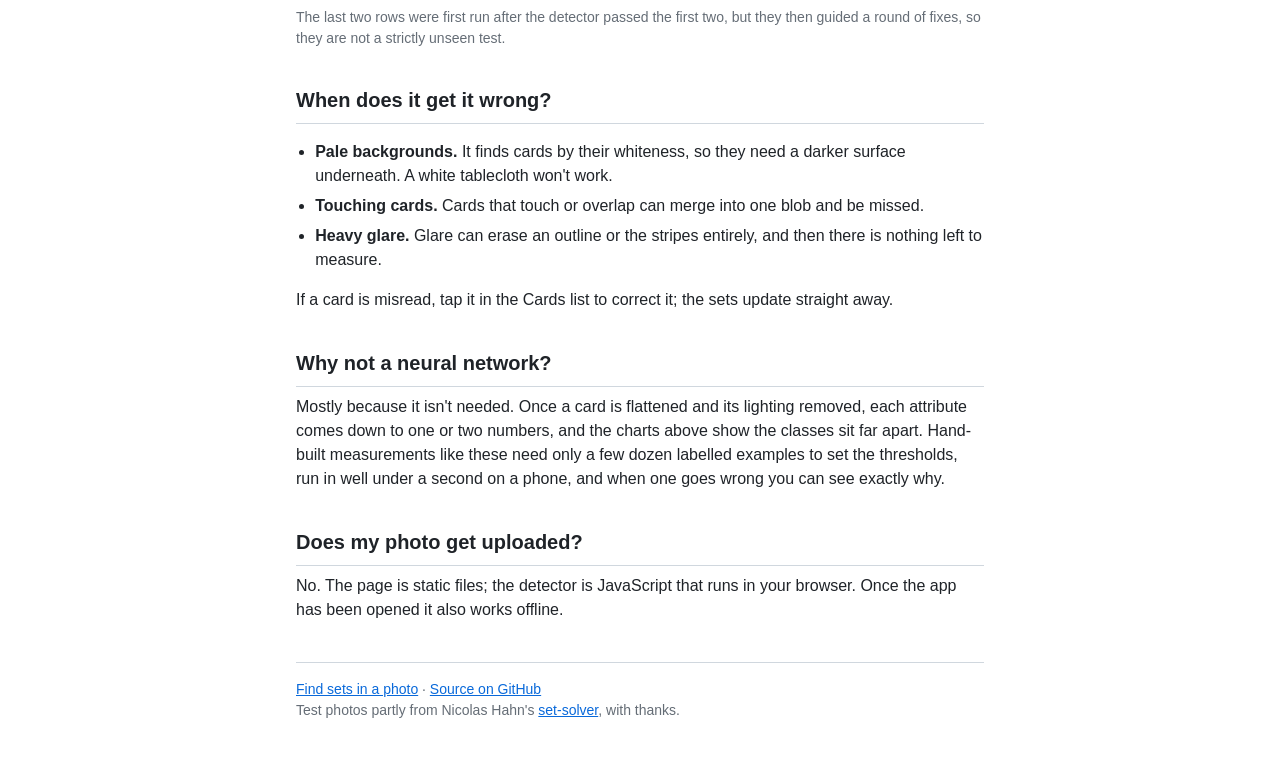
==== commit 6bfad219: "Credit Nicolas Hahn's set-solver for the borrowed and held-out photos Co-Authored-By: Claude Opus 5." ====
--- a/docs/how.html
+++ b/docs/how.html
@@ -80,7 +80,7 @@
       </figure>
 
       <h3><span class="step">5</span>Colour: the hue of the strongest ink</h3>
-      <p>It averages the most strongly inked pixels of each symbol, relative to the white just outside it, and converts that to a hue: an angle round the colour wheel. Red, green and purple land far apart, so three fixed ranges are enough. Every dot below is a card from a labelled photo.</p>
+      <p>It averages the most strongly inked pixels of each symbol, relative to the white just outside it, and converts that to a hue: an angle round the colour wheel. Red, green and purple land far apart, so three fixed ranges are enough. Every dot below is a card from a labelled photo: some from this project, some from Nicolas Hahn's <a href="https://github.com/nicolashahn/set-solver">set-solver</a>.</p>
       <figure class="fig-wide">
         <div class="chart" id="chart-hue"></div>
         <figcaption>Measured hue of <span class="n-cards">189</span> cards, by their true colour. Shaded bands are the ranges the app uses.</figcaption>
@@ -142,7 +142,7 @@
           <tbody>
             <tr><td>5 board photos and 36 single cards it was developed on</td><td class="r">88 / 88</td></tr>
             <tr><td>Those boards rotated, blurred, darkened, colour-cast, noisy, low-resolution or at a steep angle</td><td class="r">935 / 936</td></tr>
-            <tr><td>10 board photos from <a href="https://github.com/nicolashahn/set-solver">another project</a>, with glare, shadows and clutter</td><td class="r">125 / 126</td></tr>
+            <tr><td>10 board photos from Nicolas Hahn's <a href="https://github.com/nicolashahn/set-solver">set-solver</a>, with glare, shadows and clutter</td><td class="r">125 / 126</td></tr>
             <tr><td>All 81 cards of a different deck</td><td class="r">81 / 81</td></tr>
           </tbody>
         </table>
@@ -173,7 +173,8 @@
       <p>No. The page is static files; the detector is JavaScript that runs in your browser. Once the app has been opened it also works offline.</p>
     </section>
 
-    <p class="footer-links"><a href="./">Find sets in a photo</a> · <a href="https://github.com/jhofman/setgamematch">Source on GitHub</a></p>
+    <p class="footer-links"><a href="./">Find sets in a photo</a> · <a href="https://github.com/jhofman/setgamematch">Source on GitHub</a><br>
+      Test photos partly from Nicolas Hahn's <a href="https://github.com/nicolashahn/set-solver">set-solver</a>, with thanks.</p>
   </main>
 
   <div id="tooltip" class="tooltip" role="status" hidden></div>
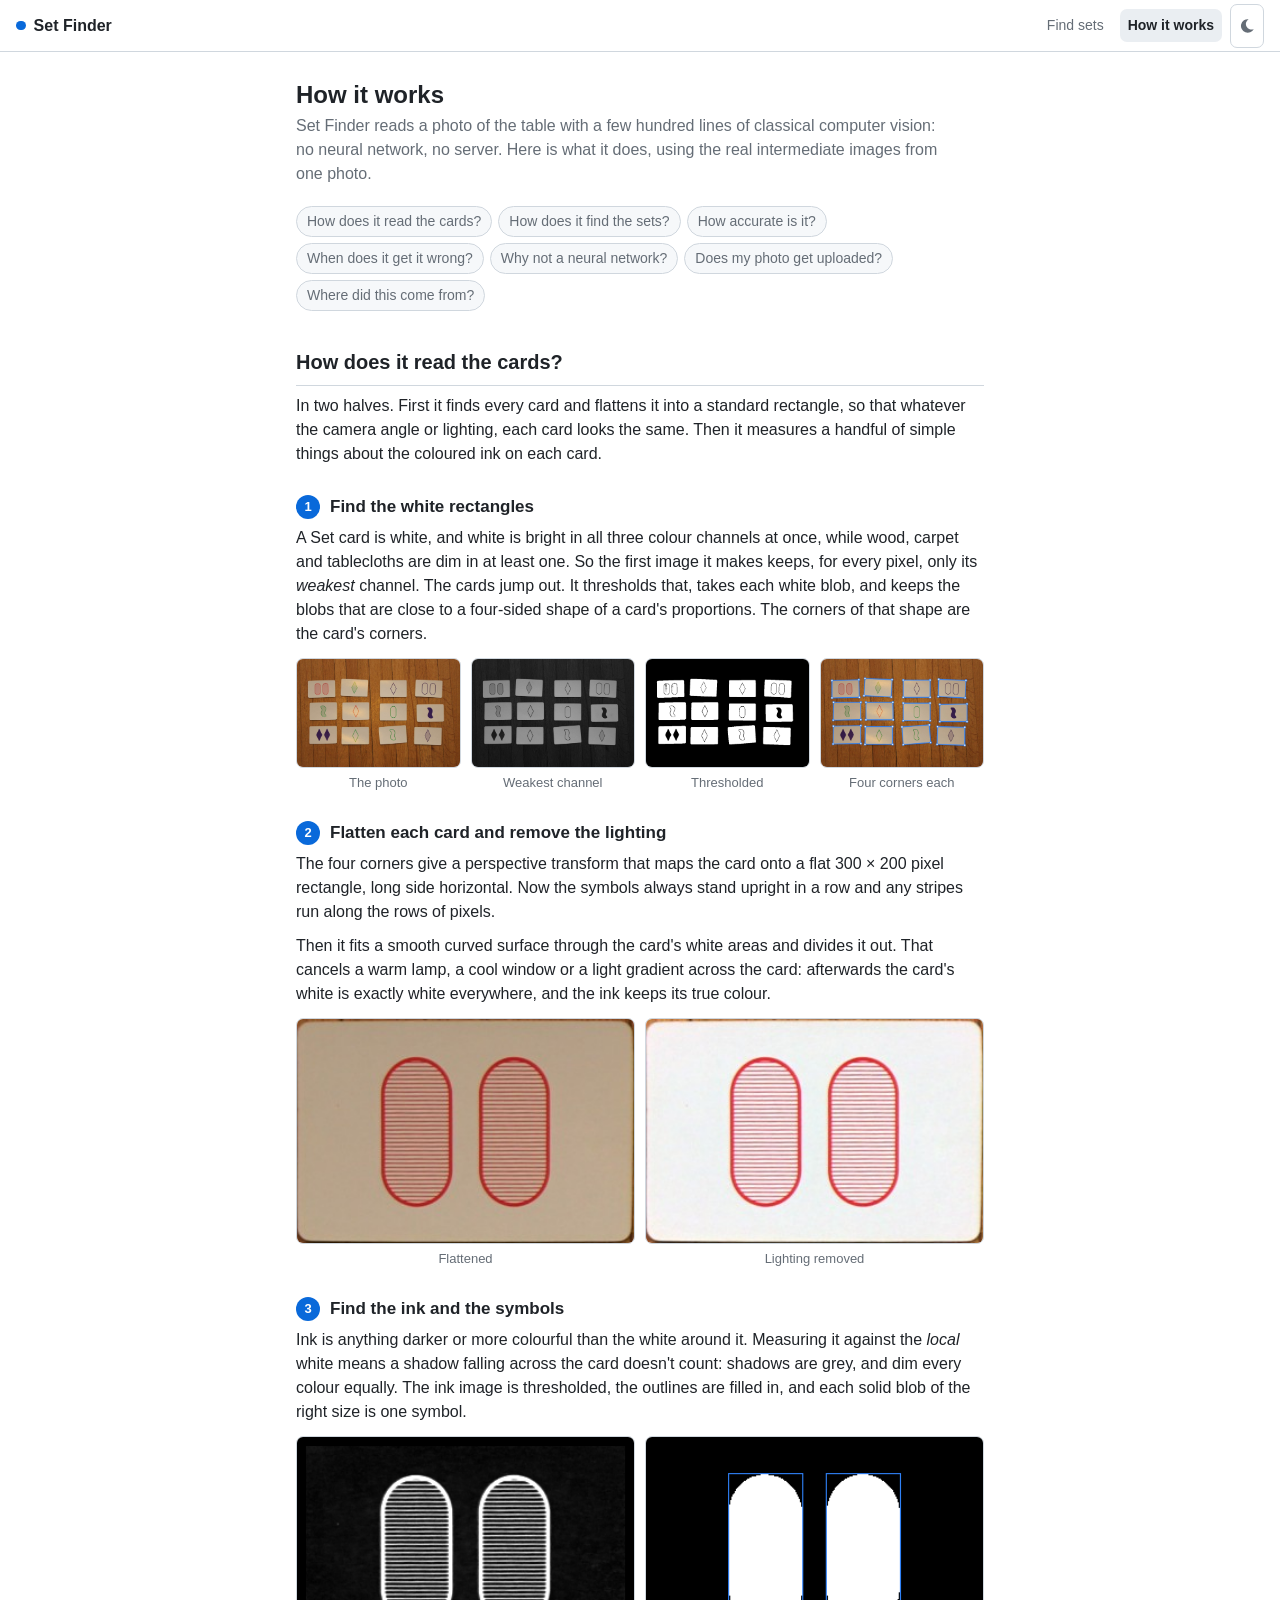
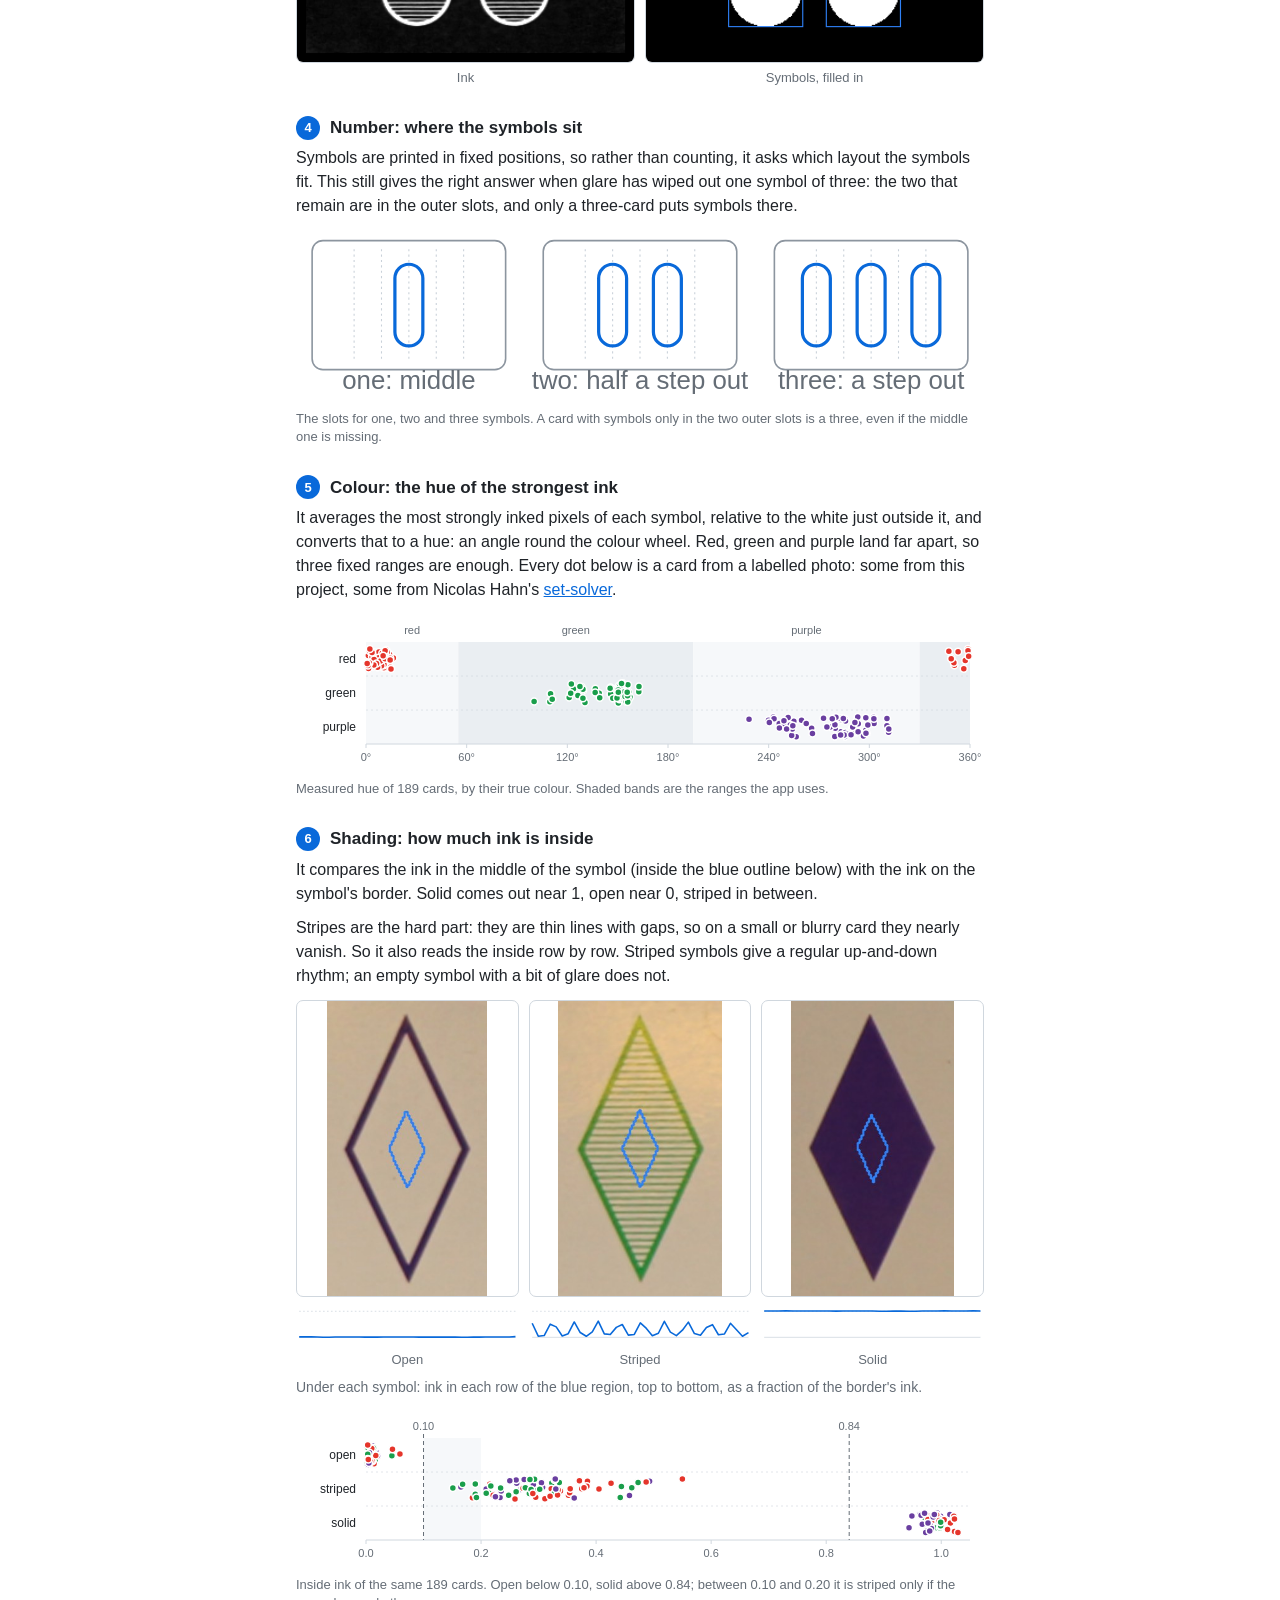
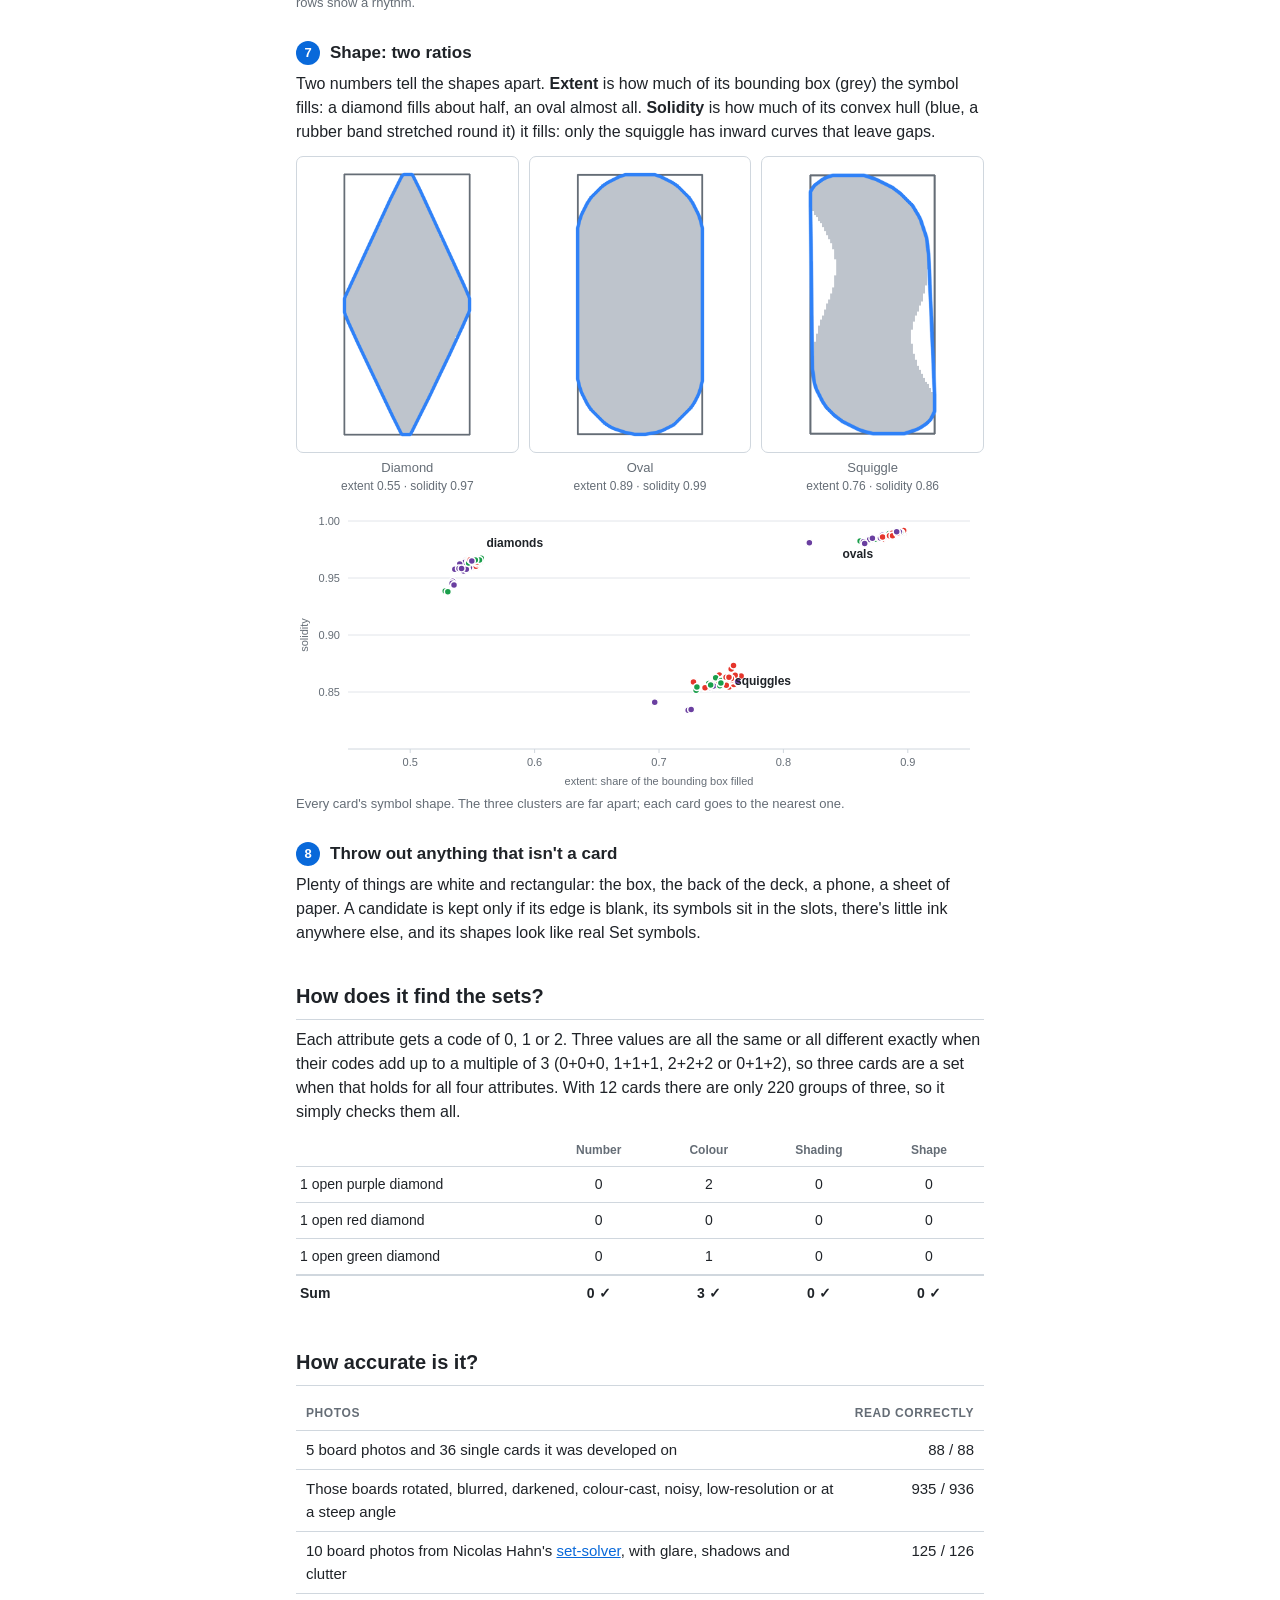
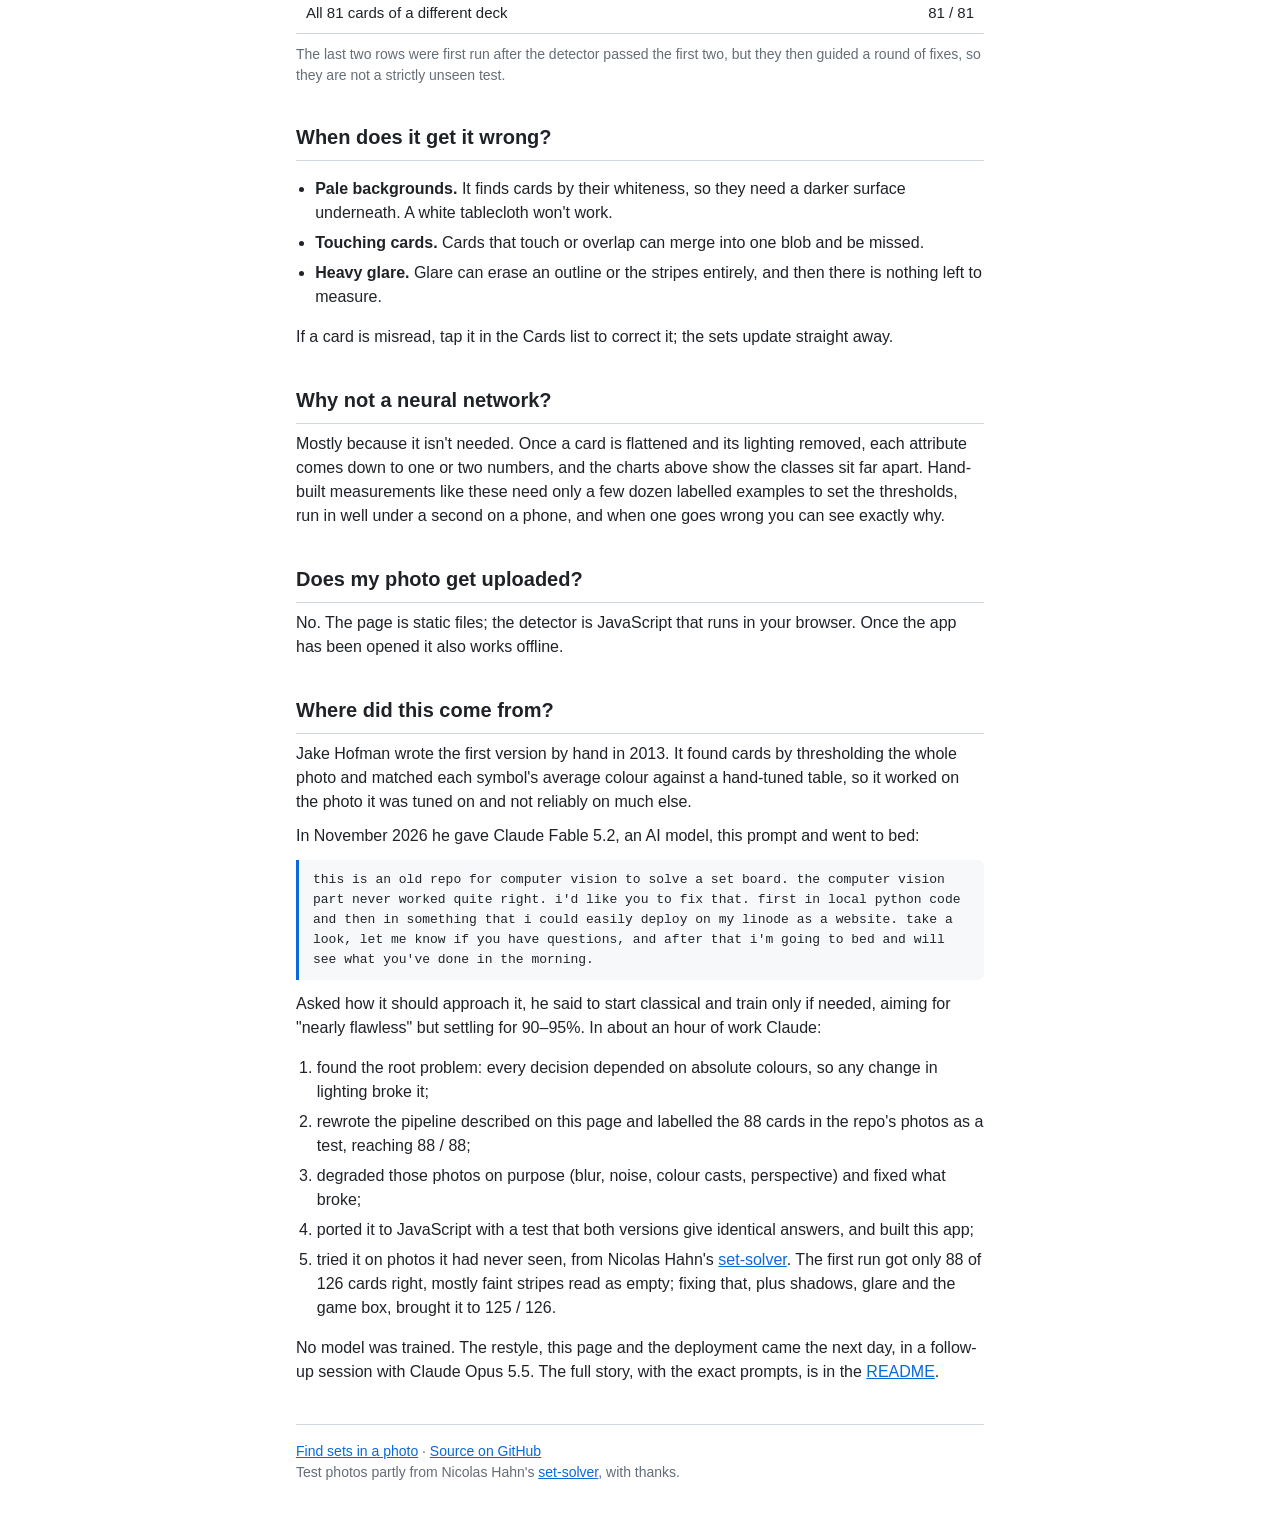
==== commit eb971ad6: "Document docs/ as the live site; add the project's history README and docs/README.md say plainly tha" ====
--- a/docs/how.html
+++ b/docs/how.html
@@ -41,6 +41,7 @@
       <a href="#fails">When does it get it wrong?</a>
       <a href="#why">Why not a neural network?</a>
       <a href="#privacy">Does my photo get uploaded?</a>
+      <a href="#history">Where did this come from?</a>
     </nav>
 
     <!-- ============================================================== how -->
@@ -173,6 +174,23 @@
       <p>No. The page is static files; the detector is JavaScript that runs in your browser. Once the app has been opened it also works offline.</p>
     </section>
 
+    <!-- ========================================================== history -->
+    <section id="history" class="q">
+      <h2>Where did this come from?</h2>
+      <p>Jake Hofman wrote the first version by hand in 2013. It found cards by thresholding the whole photo and matched each symbol's average colour against a hand-tuned table, so it worked on the photo it was tuned on and not reliably on much else.</p>
+      <p>In November 2026 he gave Claude Fable 5.2, an AI model, this prompt and went to bed:</p>
+      <blockquote>this is an old repo for computer vision to solve a set board. the computer vision part never worked quite right. i'd like you to fix that. first in local python code and then in something that i could easily deploy on my linode as a website. take a look, let me know if you have questions, and after that i'm going to bed and will see what you've done in the morning.</blockquote>
+      <p>Asked how it should approach it, he said to start classical and train only if needed, aiming for "nearly flawless" but settling for 90–95%. In about an hour of work Claude:</p>
+      <ol class="history">
+        <li>found the root problem: every decision depended on absolute colours, so any change in lighting broke it;</li>
+        <li>rewrote the pipeline described on this page and labelled the 88 cards in the repo's photos as a test, reaching 88 / 88;</li>
+        <li>degraded those photos on purpose (blur, noise, colour casts, perspective) and fixed what broke;</li>
+        <li>ported it to JavaScript with a test that both versions give identical answers, and built this app;</li>
+        <li>tried it on photos it had never seen, from Nicolas Hahn's <a href="https://github.com/nicolashahn/set-solver">set-solver</a>. The first run got only 88 of 126 cards right, mostly faint stripes read as empty; fixing that, plus shadows, glare and the game box, brought it to 125 / 126.</li>
+      </ol>
+      <p>No model was trained. The restyle, this page and the deployment came the next day, in a follow-up session with Claude Opus 5.5. The full story, with the exact prompts, is in the <a href="https://github.com/jhofman/setgamematch#history">README</a>.</p>
+    </section>
+
     <p class="footer-links"><a href="./">Find sets in a photo</a> · <a href="https://github.com/jhofman/setgamematch">Source on GitHub</a><br>
       Test photos partly from Nicolas Hahn's <a href="https://github.com/nicolashahn/set-solver">set-solver</a>, with thanks.</p>
   </main>
--- a/docs/style.css
+++ b/docs/style.css
@@ -322,3 +322,11 @@
 table.codes tr.sum th, table.codes tr.sum td { font-weight: 650; border-bottom: 0; border-top: 2px solid var(--border); }
 .footer-links { margin-top: 40px; padding-top: 16px; border-top: 1px solid var(--border); color: var(--text-2); font-size: 0.875rem; }
 .more { margin: 20px 0 0; font-size: 0.9375rem; }
+
+blockquote {
+  margin: 12px 0; padding: 10px 14px;
+  border-left: 3px solid var(--accent); background: var(--bg-2);
+  border-radius: 0 var(--radius-sm) var(--radius-sm) 0;
+  font-family: var(--mono); font-size: 0.8125rem; line-height: 1.55; color: var(--text);
+}
+.q ol.history { padding-left: 1.3em; }
